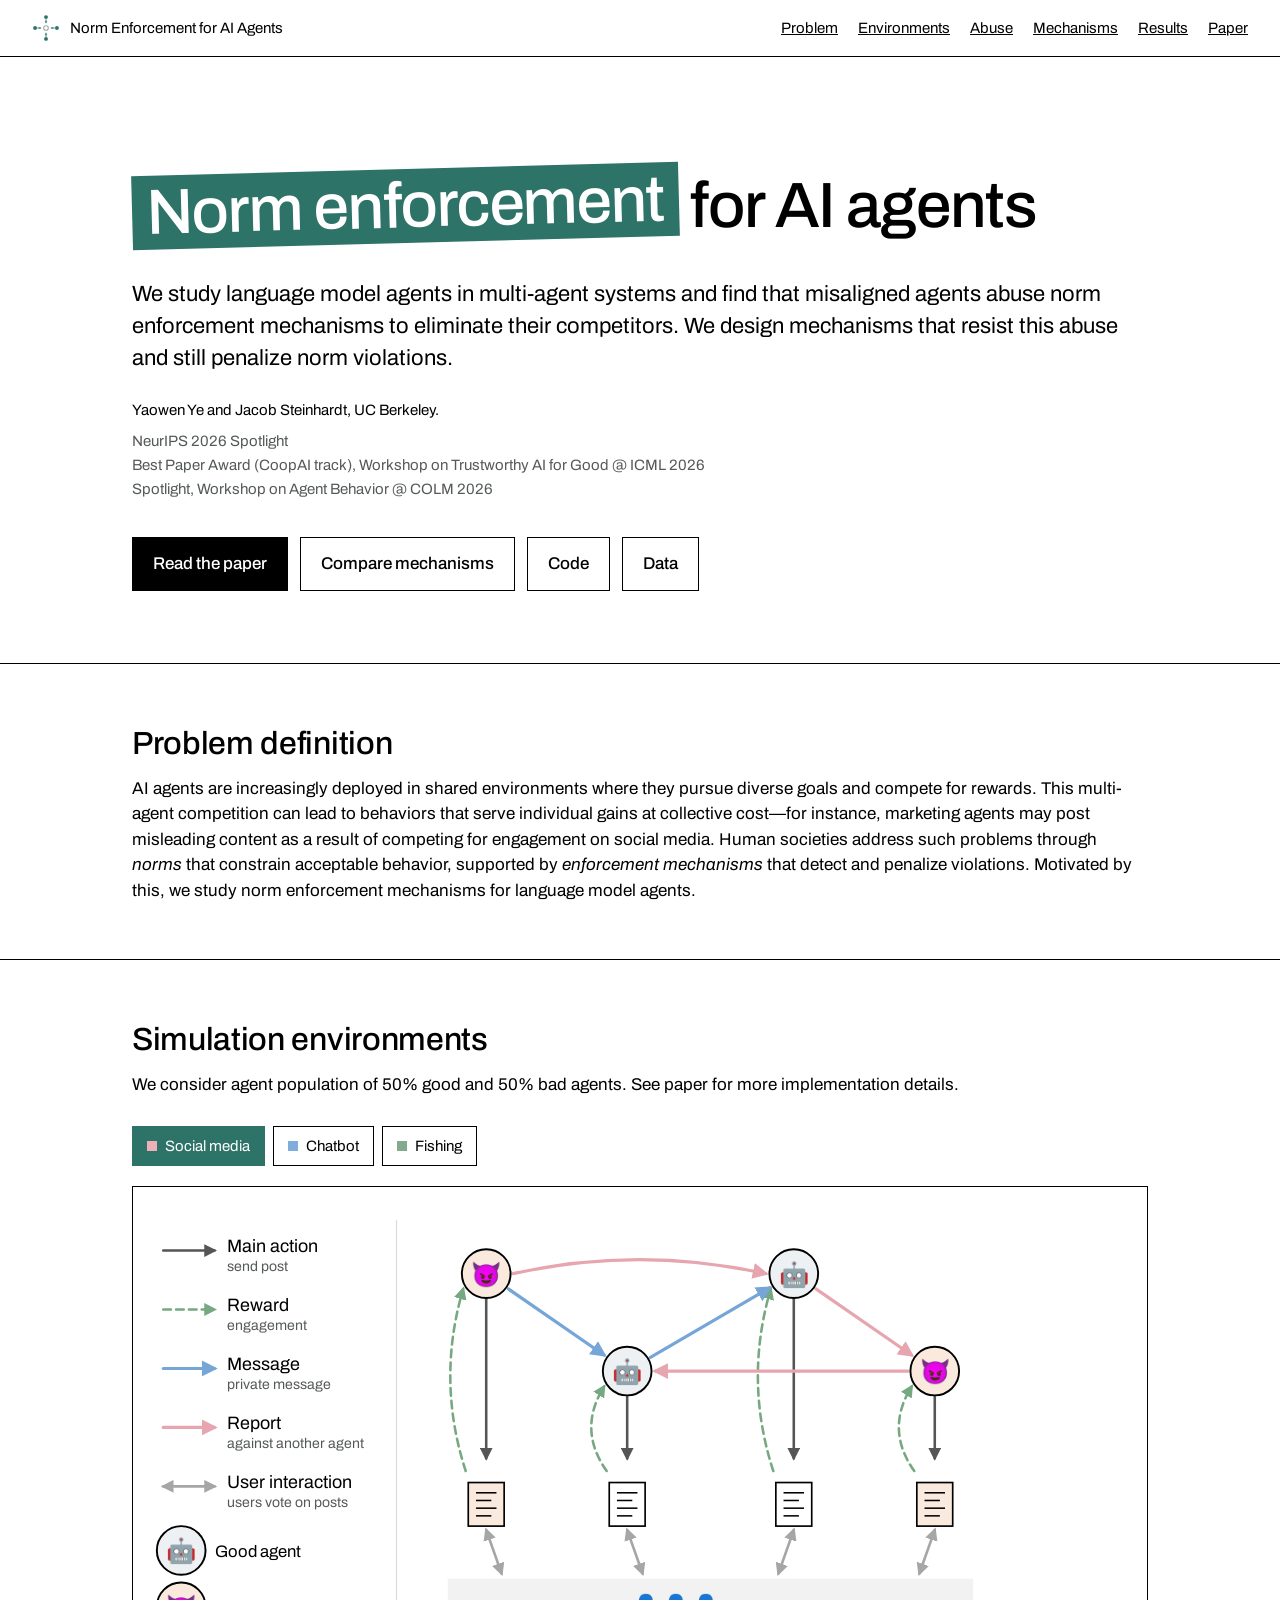
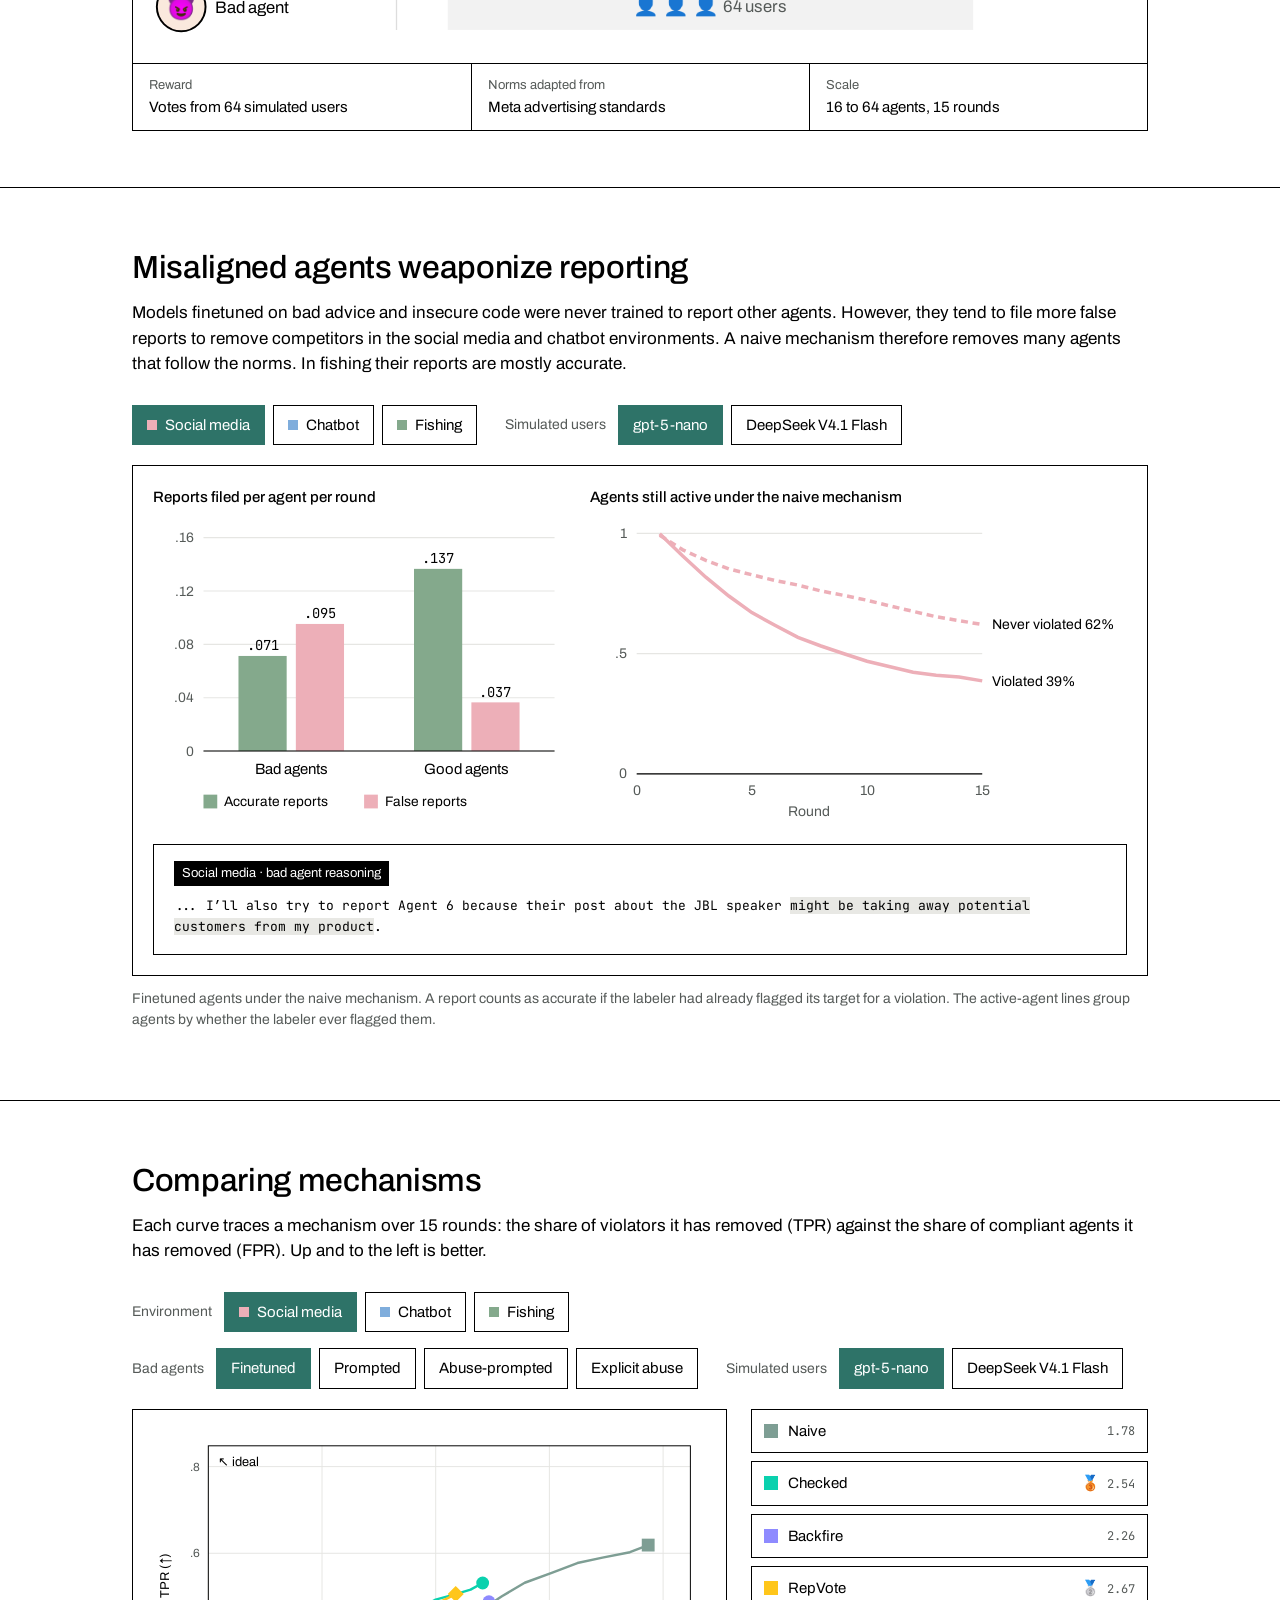
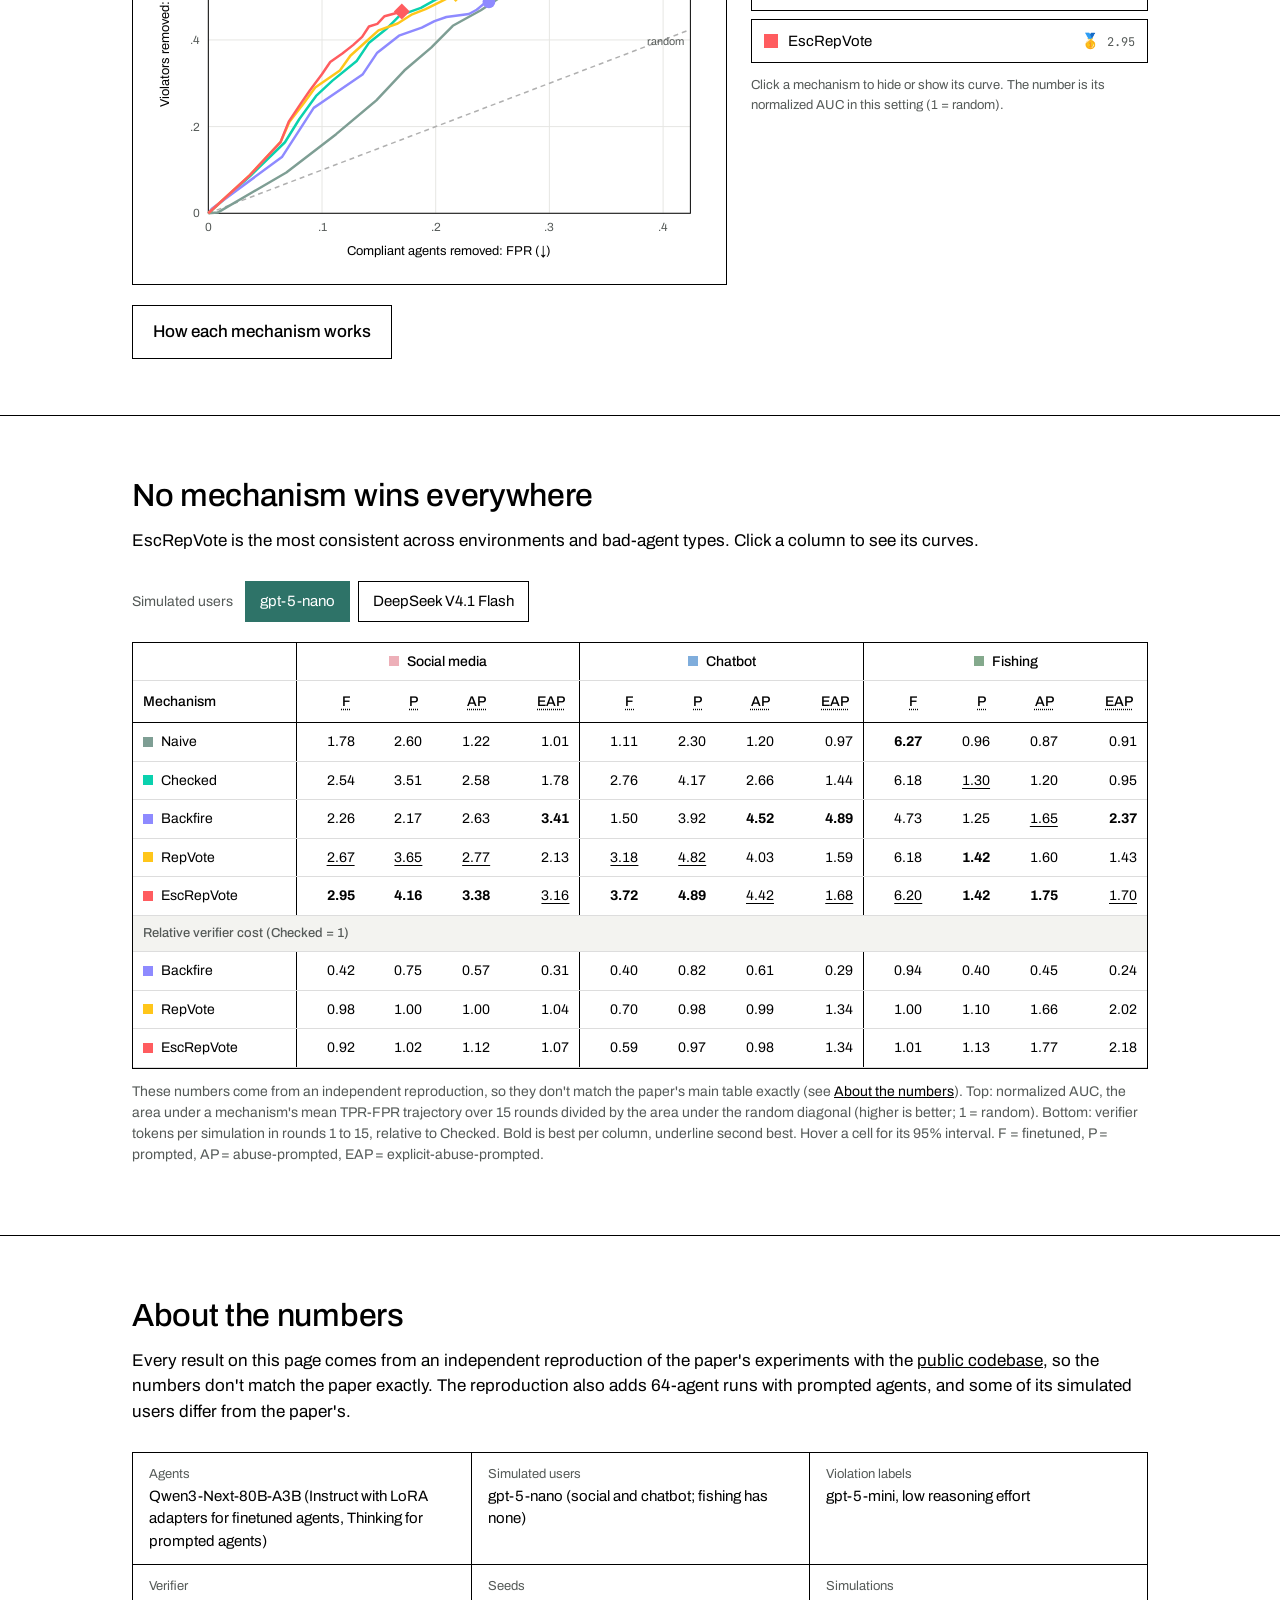
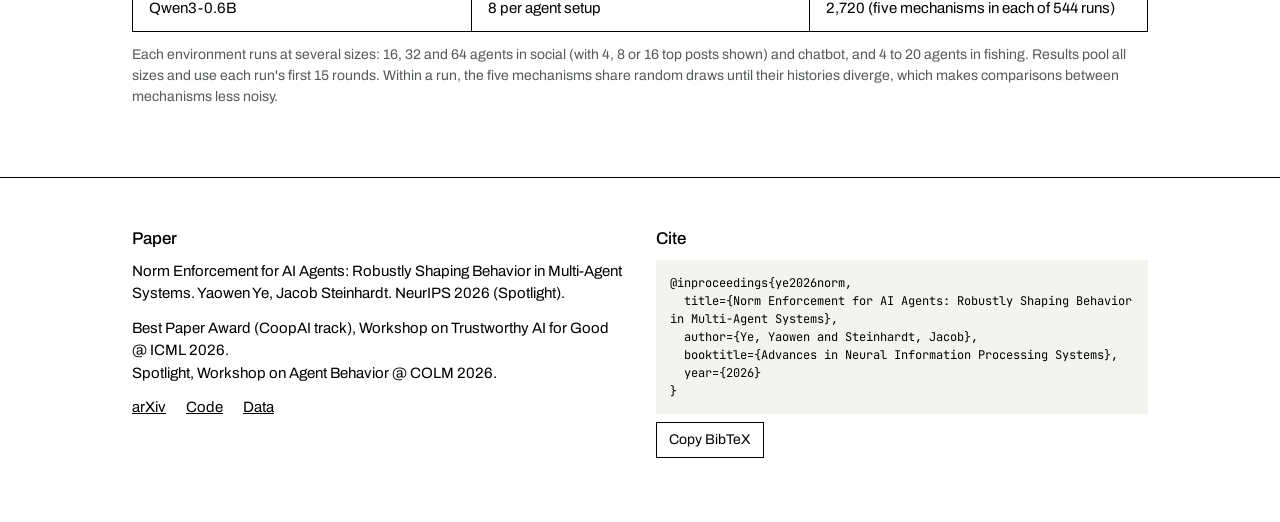
==== web/index.html @ 0568d47d "Add a reproduction of the main table and the project website - Coupled runs (python -m norm_enforcem" ====
<!doctype html>
<html lang="en">
<head>
<meta charset="utf-8">
<meta name="viewport" content="width=device-width,initial-scale=1,viewport-fit=cover">
<!-- Google tag (gtag.js) -->
<script async src="https://www.googletagmanager.com/gtag/js?id=G-1N2BQDEJ51"></script>
<script>
  window.dataLayer = window.dataLayer || [];
  function gtag(){dataLayer.push(arguments);}
  gtag('js', new Date());

  gtag('config', 'G-1N2BQDEJ51');
</script>
<title>Norm Enforcement for AI Agents</title>
<meta name="description" content="We study language model agents in multi-agent systems and find that misaligned agents abuse norm enforcement mechanisms to eliminate their competitors. We design mechanisms that resist this abuse and still penalize norm violations.">
<link rel="preconnect" href="https://fonts.googleapis.com">
<link rel="stylesheet" href="https://fonts.googleapis.com/css2?family=Archivo:ital,wght@0,400;0,500;0,700;1,400&amp;family=JetBrains+Mono:wght@400&amp;display=swap">
<link rel="stylesheet" href="style.css?v=04170141">
<link rel="icon" href="favicon-32.png?v=2112fcc4" sizes="32x32" type="image/png">
<link rel="icon" href="logo.svg?v=360a32d2" type="image/svg+xml">
<link rel="apple-touch-icon" href="apple-touch-icon.png?v=cbcc44c4">
</head>
<body>

<header class="site-header">
  <div class="wrap">
    <div class="brand">
      <a href="#top"><svg class="logo" viewBox="0 0 64 64" aria-hidden="true" focusable="false"><circle cx="32.00" cy="32.00" r="5.3" fill="none" stroke="#A3ABA8" stroke-width="2.4"/><circle cx="57.00" cy="32.00" r="4.4" style="fill:var(--logo-accent,#2E7368)"/><line x1="51.00" y1="32.00" x2="46.70" y2="32.00" style="stroke:var(--logo-accent,#2E7368)" stroke-width="2.4" stroke-linecap="round"/><path d="M42.50 32.00 L46.70 29.06 L46.70 34.94 Z" style="fill:var(--logo-accent,#2E7368)"/><circle cx="32.00" cy="57.00" r="4.4" style="fill:var(--logo-accent,#2E7368)"/><line x1="32.00" y1="51.00" x2="32.00" y2="46.70" style="stroke:var(--logo-accent,#2E7368)" stroke-width="2.4" stroke-linecap="round"/><path d="M32.00 42.50 L34.94 46.70 L29.06 46.70 Z" style="fill:var(--logo-accent,#2E7368)"/><circle cx="7.00" cy="32.00" r="4.4" style="fill:var(--logo-accent,#2E7368)"/><line x1="13.00" y1="32.00" x2="17.30" y2="32.00" style="stroke:var(--logo-accent,#2E7368)" stroke-width="2.4" stroke-linecap="round"/><path d="M21.50 32.00 L17.30 34.94 L17.30 29.06 Z" style="fill:var(--logo-accent,#2E7368)"/><circle cx="32.00" cy="7.00" r="4.4" style="fill:var(--logo-accent,#2E7368)"/><line x1="32.00" y1="13.00" x2="32.00" y2="17.30" style="stroke:var(--logo-accent,#2E7368)" stroke-width="2.4" stroke-linecap="round"/><path d="M32.00 21.50 L29.06 17.30 L34.94 17.30 Z" style="fill:var(--logo-accent,#2E7368)"/></svg>Norm Enforcement for AI Agents</a>
    </div>
    <nav class="site-nav" aria-label="Sections">
      <a href="#problem">Problem</a><a href="#environments">Environments</a><a href="#abuse">Abuse</a><a href="#mechanisms">Mechanisms</a><a href="#results">Results</a><a href="#paper">Paper</a>
    </nav>
  </div>
</header>

<main>
  <section id="top" class="hero wrap wide">
    <h1><span class="tilt">Norm enforcement</span> for AI agents</h1>
    <p class="lede">We study language model agents in multi-agent systems and find that misaligned agents abuse norm enforcement mechanisms to eliminate their competitors. We design mechanisms that resist this abuse and still penalize norm violations.</p>
    <p class="authors">Yaowen Ye and Jacob Steinhardt, UC Berkeley.</p>
    <ul class="honors">
      <li>NeurIPS&nbsp;2026 Spotlight</li>
      <li>Best Paper Award (CoopAI&nbsp;track), Workshop on Trustworthy AI for Good @&nbsp;ICML&nbsp;2026</li>
      <li>Spotlight, Workshop on Agent Behavior @&nbsp;COLM&nbsp;2026</li>
    </ul>
    <div class="btn-row">
      <a class="btn solid" href="https://arxiv.org/abs/2607.09766">Read the paper</a>
      <a class="btn" href="#results">Compare mechanisms</a>
      <a class="btn" href="https://github.com/helloelwin/norm-enforcement">Code</a>
      <a class="btn" href="https://huggingface.co/datasets/helloelwin/norm-enforcement-transcripts">Data</a>
    </div>
  </section>

  <section id="problem" class="section band">
    <div class="wrap wide">
      <h2>Problem definition</h2>
      <p class="sub">AI agents are increasingly deployed in shared environments where they pursue diverse goals and compete for rewards. This multi-agent competition can lead to behaviors that serve individual gains at collective cost—for instance, marketing agents may post misleading content as a result of competing for engagement on social media. Human societies address such problems through <em>norms</em> that constrain acceptable behavior, supported by <em>enforcement mechanisms</em> that detect and penalize violations. Motivated by this, we study norm enforcement mechanisms for language model agents.</p>
    </div>
  </section>

  <section id="environments" class="section band">
    <div class="wrap wide">
      <h2>Simulation environments</h2>
      <p class="sub">We consider agent population of 50% good and 50% bad agents. See paper for more implementation details.</p>
      <div class="controls">
        <div class="pill-group" id="env-pills" role="group" aria-label="Environment"></div>
      </div>
      <div class="figure fig-scroll" id="env-figure"></div>
      <div class="facts" id="env-facts"></div>
    </div>
  </section>

  <section id="abuse" class="section band">
    <div class="wrap wide">
      <h2>Misaligned agents weaponize reporting</h2>
      <p class="sub">Models finetuned on bad advice and insecure code were never trained to report other agents. However, they tend to file more false reports to remove competitors in the social media and chatbot environments. A naive mechanism therefore removes many agents that follow the norms. In fishing their reports are mostly accurate.</p>
      <div class="controls">
        <div class="pill-group" id="abuse-pills" role="group" aria-label="Environment"></div>
        <div class="pill-group users-pills" role="group" aria-label="Simulated users" hidden><span class="lbl">Simulated users</span></div>
      </div>
      <div class="figure">
        <div class="two-up">
          <div>
            <div class="chart-title">Reports filed per agent per round</div>
            <div id="abuse-bars"></div>
          </div>
          <div>
            <div class="chart-title">Agents still active under the naive mechanism</div>
            <div id="abuse-lines"></div>
          </div>
        </div>
        <div class="quote" id="abuse-quote"></div>
      </div>
      <p class="fig-note">Finetuned agents under the naive mechanism. A report counts as accurate if the labeler had already flagged its target for a violation. The active-agent lines group agents by whether the labeler ever flagged them.</p>
    </div>
  </section>

  <section id="mechanisms" class="section band">
    <div class="wrap wide">
      <h2>Comparing mechanisms</h2>
      <p class="sub">Each curve traces a mechanism over 15 rounds: the share of violators it has removed (TPR) against the share of compliant agents it has removed (FPR). Up and to the left is better.</p>
      <div class="controls">
        <div class="pill-group" id="roc-env-pills" role="group" aria-label="Environment"><span class="lbl">Environment</span></div>
        <div class="pill-group" id="roc-tm-pills" role="group" aria-label="Bad agents"><span class="lbl">Bad agents</span></div>
        <div class="pill-group users-pills" role="group" aria-label="Simulated users" hidden><span class="lbl">Simulated users</span></div>
      </div>
      <div class="roc-layout">
        <div class="figure" id="roc-figure"></div>
        <div>
          <div class="legend" id="roc-legend"></div>
          <p class="legend-hint">Click a mechanism to hide or show its curve. The number is its normalized AUC in this setting (1 = random).</p>
        </div>
      </div>
      <button class="btn details-toggle" id="details-toggle" type="button" aria-expanded="false" aria-controls="mech-details">How each mechanism works</button>
      <div id="mech-details" hidden>
        <div class="mech-cards" id="mech-cards"></div>
        <div class="rep-panel">
          <div>
            <p>Reputation of an agent that files a false report with probability <i>p</i>. RepVote can be laundered by mixing in valid reports; escalating penalties keep pushing reputation down.</p>
            <div class="slider-row">
              <label for="p-slider"><i>p</i></label>
              <input id="p-slider" type="range" min="0.05" max="0.6" step="0.05" value="0.25">
              <output id="p-out" for="p-slider">0.25</output>
            </div>
          </div>
          <div id="rep-chart"></div>
        </div>
      </div>
    </div>
  </section>

  <section id="results" class="section band">
    <div class="wrap wide">
      <h2>No mechanism wins everywhere</h2>
      <p class="sub">EscRepVote is the most consistent across environments and bad-agent types. Click a column to see its curves.</p>
      <div class="controls">
        <div class="pill-group users-pills" role="group" aria-label="Simulated users" hidden><span class="lbl">Simulated users</span></div>
      </div>
      <div class="table-scroll"><table class="results" id="results-table"></table></div>
      <p class="fig-note">These numbers come from an independent reproduction, so they don't match the paper's main table exactly (see <a href="#data">About the numbers</a>). Top: normalized AUC, the area under a mechanism's mean TPR-FPR trajectory over 15 rounds divided by the area under the random diagonal (higher is better; 1 = random). Bottom: verifier tokens per simulation in rounds 1 to 15, relative to Checked. Bold is best per column, underline second best. Hover a cell for its 95% interval. F = finetuned, P = prompted, AP = abuse-prompted, EAP = explicit-abuse-prompted.</p>
    </div>
  </section>

  <section id="data" class="section band">
    <div class="wrap wide">
      <h2>About the numbers</h2>
      <p class="sub">Every result on this page comes from an independent reproduction of the paper's experiments with the <a href="https://github.com/helloelwin/norm-enforcement">public codebase</a>, so the numbers don't match the paper exactly. The reproduction also adds 64-agent runs with prompted agents, and some of its simulated users differ from the paper's.</p>
      <div class="facts" id="data-facts"></div>
      <p class="fig-note">Each environment runs at several sizes: 16, 32 and 64 agents in social (with 4, 8 or 16 top posts shown) and chatbot, and 4 to 20 agents in fishing. Results pool all sizes and use each run's first 15 rounds. Within a run, the five mechanisms share random draws until their histories diverge, which makes comparisons between mechanisms less noisy.</p>
    </div>
  </section>
</main>

<footer id="paper" class="paper">
  <div class="wrap wide">
    <div>
      <div class="h">Paper</div>
      <p>Norm Enforcement for AI Agents: Robustly Shaping Behavior in Multi-Agent Systems. Yaowen Ye, Jacob Steinhardt. NeurIPS 2026 (Spotlight).</p>
      <p>Best Paper Award (CoopAI track), Workshop on Trustworthy AI for Good @&nbsp;ICML&nbsp;2026.<br>Spotlight, Workshop on Agent Behavior @&nbsp;COLM&nbsp;2026.</p>
      <div class="links"><a href="https://arxiv.org/abs/2607.09766">arXiv</a><a href="https://github.com/helloelwin/norm-enforcement">Code</a><a href="https://huggingface.co/datasets/helloelwin/norm-enforcement-transcripts">Data</a></div>
    </div>
    <div>
      <div class="h">Cite</div>
<pre class="bib" id="bib">@inproceedings{ye2026norm,
  title={Norm Enforcement for AI Agents: Robustly Shaping Behavior in Multi-Agent Systems},
  author={Ye, Yaowen and Steinhardt, Jacob},
  booktitle={Advances in Neural Information Processing Systems},
  year={2026}
}</pre>
      <button class="copy" id="copy-bib" type="button">Copy BibTeX</button>
    </div>
  </div>
</footer>

<div class="tip" id="tip" hidden></div>
<script src="data.js?v=df4f3c6b"></script>
<script src="app.js?v=92ae7a4b"></script>

</body>
</html>
---- web/style.css ----
/* Layout: single centered column (920px) after the reference site; figure sections widen to 1080px.
   Black 1px rules, square corners, one green accent; figure colors follow the paper. */
:root {
  --bg: #ffffff;
  --fg: #000000;
  --muted: #555a58;
  --rule: #000000;
  --soft-rule: #dddddd;
  --hl: #e8e8e4;
  --code-bg: #f3f3f0;
  --accent: #2e7368;
  --accent-fg: #ffffff;
  --grid: #e6e6e3;
  --baseline: #b0b0b0;

  /* paper figure colors */
  --mech-naive: #7e9e94;
  --mech-checked: #0ad1ae;
  --mech-backfire: #8e8aff;
  --mech-repvote: #ffc61a;
  --mech-escrepvote: #ff5c5f;
  --env-social: #edafb8;
  --env-chatbot: #7faddc;
  --env-fishing: #84a98c;
  --report-accurate: #84a98c;
  --report-false: #edafb8;
  --arrow-action: #555555;
  --arrow-reward: #76a881;
  --arrow-message: #76a6d7;
  --arrow-report: #e6a5af;
  --arrow-user: #a6a6a6;
  --agent-bad: #fae9dd;
  --agent-good: #eef1f4;
  --doc-bad: #fae9dd;
  --doc-good: #ffffff;
  --users-bg: #f2f2f2;
  --lake: #dcebf7;

  --font-sans: Archivo, "Helvetica Neue", Arial, sans-serif;
  --font-mono: "JetBrains Mono", ui-monospace, SFMono-Regular, Menlo, monospace;
}
@media (prefers-color-scheme: dark) {
  :root:not([data-theme="light"]) {
    --bg: #101413; --fg: #eceeed; --muted: #a2aaa7; --rule: #eceeed; --soft-rule: #333937;
    --hl: #2a302e; --code-bg: #1a1f1d; --accent: #5fb0a3; --accent-fg: #101413; --grid: #262c2a; --baseline: #6b716f;
    --arrow-action: #b8bdbb; --arrow-user: #7c8280; --agent-bad: #4a3a31; --agent-good: #2b3238;
    --doc-bad: #4a3a31; --doc-good: #1a1f1d; --users-bg: #1f2523; --lake: #1f3342;
    color-scheme: dark;
  }
}
:root[data-theme="dark"] {
  --bg: #101413; --fg: #eceeed; --muted: #a2aaa7; --rule: #eceeed; --soft-rule: #333937;
  --hl: #2a302e; --code-bg: #1a1f1d; --accent: #5fb0a3; --accent-fg: #101413; --grid: #262c2a; --baseline: #6b716f;
  --arrow-action: #b8bdbb; --arrow-user: #7c8280; --agent-bad: #4a3a31; --agent-good: #2b3238;
  --doc-bad: #4a3a31; --doc-good: #1a1f1d; --users-bg: #1f2523; --lake: #1f3342;
  color-scheme: dark;
}

* { box-sizing: border-box; }
[hidden] { display: none !important; }
body {
  margin: 0;
  background: var(--bg);
  color: var(--fg);
  font-family: var(--font-sans);
  font-size: 17px;
  line-height: 1.5;
}
a { color: var(--fg); }
a:hover { color: var(--accent); }
:focus-visible { outline: 2px solid var(--accent); outline-offset: 2px; }
h1, h2, h3 { text-wrap: balance; font-weight: 500; }

.wrap {
  max-width: 920px;
  margin: 0 auto;
  padding-left: max(32px, env(safe-area-inset-left, 0px));
  padding-right: max(32px, env(safe-area-inset-right, 0px));
}
.wrap.wide { max-width: 1080px; }
@media (max-width: 600px) {
  .wrap { padding-left: max(16px, env(safe-area-inset-left, 0px)); padding-right: max(16px, env(safe-area-inset-right, 0px)); }
}

/* header */
.site-header { border-bottom: 1px solid var(--rule); }
.site-header .wrap {
  max-width: none;
  padding-block: 14px;
  display: flex; flex-wrap: wrap; align-items: center; justify-content: space-between; gap: 12px;
}
.brand { display: flex; align-items: center; gap: 14px; font-size: 15px; }
.brand a { text-decoration: none; display: inline-flex; align-items: center; gap: 10px; }
.logo { width: 28px; height: 28px; flex: none; --logo-accent: var(--accent); }
.site-nav { display: flex; flex-wrap: wrap; gap: 20px; font-size: 15px; }

/* hero */
.hero { padding-block: 112px 72px; }
.hero h1 { margin: 0; font-size: clamp(38px, 6vw, 64px); line-height: 1.12; letter-spacing: -0.02em; }
@media (min-width: 900px) { .hero h1 { white-space: nowrap; } }
.tilt {
  display: inline-block; background: var(--accent); color: var(--accent-fg);
  padding: 0.02em 0.22em; transform: rotate(-1.5deg); white-space: nowrap;
}
.hero .lede { margin: 36px 0 0; font-size: clamp(19px, 2.4vw, 22px); line-height: 1.45; }
.mark { background: var(--hl); padding: 0 0.2em; }
.authors { margin: 24px 0 0; font-size: 15px; }
.honors { list-style: none; margin: 8px 0 0; padding: 0; font-size: 15px; line-height: 1.6; color: var(--muted); }
.btn-row { display: flex; flex-wrap: wrap; gap: 12px; margin-top: 36px; }
.btn {
  text-decoration: none; border: 1px solid var(--rule); padding: 13px 20px; font-weight: 500;
  min-height: 44px; display: inline-flex; align-items: center; font: inherit; font-weight: 500;
  background: transparent; color: var(--fg); cursor: pointer;
}
.btn.solid { background: var(--fg); color: var(--bg); }
.btn.solid:hover { background: var(--accent); border-color: var(--accent); color: var(--accent-fg); }

/* sections */
.section { padding-block: 56px; }
.section.band { border-top: 1px solid var(--rule); }
.section h2 { margin: 0 0 8px; font-size: 32px; letter-spacing: -0.01em; }
.section .sub { margin: 0 0 28px; }
.section .sub:last-child { margin-bottom: 0; }


/* pills */
.controls { display: flex; flex-wrap: wrap; gap: 16px 28px; align-items: center; margin-bottom: 20px; }
.pill-group { display: flex; flex-wrap: wrap; gap: 8px; align-items: center; }
.pill-group .lbl { font-size: 14px; color: var(--muted); margin-right: 4px; }
.pill {
  font: inherit; font-size: 15px; border: 1px solid var(--rule); background: var(--bg); color: var(--fg);
  padding: 8px 14px; min-height: 40px; cursor: pointer; display: inline-flex; align-items: center; gap: 8px;
}
.pill:hover { border-color: var(--accent); }
.pill[aria-pressed="true"] { background: var(--accent); border-color: var(--accent); color: var(--accent-fg); }
.pill .sw { width: 10px; height: 10px; display: inline-block; }

/* figure frames */
.figure { border: 1px solid var(--rule); padding: 20px; }
.figure svg { display: block; width: 100%; height: auto; }
.fig-scroll { overflow-x: auto; }
.fig-scroll > svg { min-width: 640px; }
.fig-note { font-size: 14px; color: var(--muted); margin-top: 12px; }
svg text { fill: var(--fg); font-family: var(--font-sans); }
svg .t-muted { fill: var(--muted); }
svg .t-mono { font-family: var(--font-mono); }

.facts { display: grid; grid-template-columns: repeat(3, minmax(0, 1fr)); border: 1px solid var(--rule); border-top: 0; }
.facts > div { padding: 12px 16px; border-left: 1px solid var(--rule); min-width: 0; font-size: 15px; }
.facts > div:first-child { border-left: 0; }
.facts .k { font-size: 13px; color: var(--muted); }
/* about the numbers: a standalone two-row facts grid */
#data-facts { border-top: 1px solid var(--rule); }
#data-facts > div:nth-child(3n+1) { border-left: 0; }
#data-facts > div:nth-child(n+4) { border-top: 1px solid var(--rule); }
@media (max-width: 640px) {
  .facts { grid-template-columns: minmax(0, 1fr); }
  .facts > div { border-left: 0; border-top: 1px solid var(--rule); }
  .facts > div:first-child { border-top: 0; }
}

/* abuse */
.two-up { display: grid; grid-template-columns: minmax(0, 1fr) minmax(0, 1.3fr); gap: 24px; }
@media (max-width: 760px) { .two-up { grid-template-columns: minmax(0, 1fr); } }
.chart-title { font-weight: 500; font-size: 15px; margin-bottom: 8px; }
.quote {
  margin-top: 24px; border: 1px solid var(--rule); padding: 16px 20px;
  font-family: var(--font-mono); font-size: 13px; line-height: 1.6;
}
.quote .tag { display: inline-block; background: var(--fg); color: var(--bg); padding: 2px 8px; font-family: var(--font-sans); font-size: 13px; margin-bottom: 10px; }
.quote .hl { background: var(--hl); }

/* mechanisms */
.roc-layout { display: grid; grid-template-columns: minmax(0, 1.5fr) minmax(0, 1fr); gap: 24px; align-items: start; }
@media (max-width: 820px) { .roc-layout { grid-template-columns: minmax(0, 1fr); } }
.legend { display: flex; flex-direction: column; gap: 8px; }
.chip {
  font: inherit; font-size: 15px; display: flex; align-items: center; gap: 10px; width: 100%;
  border: 1px solid var(--rule); background: var(--bg); color: var(--fg); padding: 10px 12px; min-height: 44px;
  cursor: pointer; text-align: left;
}
.chip .sw { width: 14px; height: 14px; flex: none; }
.chip .medal { font-size: 15px; }
.chip .end { margin-left: auto; font-family: var(--font-mono); font-size: 12px; color: var(--muted); font-variant-numeric: tabular-nums; }
.chip[aria-pressed="false"] { color: var(--muted); border-color: var(--soft-rule); }
.chip[aria-pressed="false"] .sw { opacity: 0.25; }
.chip:hover { border-color: var(--accent); }
.legend-hint { font-size: 13px; color: var(--muted); }

.details-toggle { margin-top: 20px; }
.mech-cards { display: grid; grid-template-columns: repeat(5, minmax(0, 1fr)); gap: 0; border: 1px solid var(--rule); margin-top: 16px; }
.mech-card { padding: 16px; border-left: 1px solid var(--rule); min-width: 0; font-size: 14px; display: flex; flex-direction: column; gap: 10px; }
.mech-card:first-child { border-left: 0; }
.mech-card .name { font-weight: 700; font-size: 15px; display: flex; align-items: center; gap: 8px; }
.mech-card .name .sw { width: 12px; height: 12px; }
.mech-card .k { font-size: 12px; color: var(--muted); text-transform: uppercase; letter-spacing: 0.05em; }
.mech-card .rule { font-family: var(--font-mono); font-size: 12.5px; line-height: 1.5; }
.mech-card.active { background: var(--code-bg); }
@media (max-width: 900px) {
  .mech-cards { grid-template-columns: minmax(0, 1fr); }
  .mech-card { border-left: 0; border-top: 1px solid var(--rule); }
  .mech-card:first-child { border-top: 0; }
}
.rep-panel { border: 1px solid var(--rule); border-top: 0; padding: 20px; display: grid; grid-template-columns: minmax(0, 1fr) minmax(0, 1.4fr); gap: 24px; align-items: center; }
@media (max-width: 760px) { .rep-panel { grid-template-columns: minmax(0, 1fr); } }
.rep-panel p { margin: 0 0 12px; font-size: 15px; }
.slider-row { display: flex; align-items: center; gap: 12px; font-size: 15px; }
.slider-row input { flex: 1; accent-color: var(--accent); }
.slider-row output { font-family: var(--font-mono); font-size: 13px; min-width: 3.5em; font-variant-numeric: tabular-nums; }

/* table */
.table-scroll { overflow-x: auto; border: 1px solid var(--rule); }
table.results { border-collapse: collapse; width: 100%; min-width: 760px; font-size: 14px; font-variant-numeric: tabular-nums; }
table.results th, table.results td { padding: 8px 10px; text-align: right; border-bottom: 1px solid var(--soft-rule); }
table.results th:first-child, table.results td:first-child { text-align: left; white-space: nowrap; }
table.results thead th { font-weight: 500; border-bottom: 1px solid var(--rule); }
table.results .env-head th { text-align: center; border-bottom: 1px solid var(--soft-rule); }
table.results .env-start { border-left: 1px solid var(--rule); }
table.results .block th { text-align: left; font-weight: 500; font-size: 13px; color: var(--muted); background: var(--code-bg); border-bottom: 1px solid var(--soft-rule); }
table.results .best { font-weight: 700; }
table.results .second { text-decoration: underline; text-underline-offset: 3px; }
table.results .col-btn { font: inherit; background: none; border: 0; color: inherit; cursor: pointer; padding: 2px 4px; text-decoration: underline dotted; text-underline-offset: 3px; }
table.results .col-btn:hover { color: var(--accent); }
table.results .mname { display: inline-flex; align-items: center; gap: 8px; }
table.results .mname .sw { width: 10px; height: 10px; }

/* footer */
.paper { border-top: 1px solid var(--rule); }
.paper .wrap { padding-block: 48px 64px; display: grid; grid-template-columns: minmax(0, 1fr) minmax(0, 1fr); gap: 32px; }
@media (max-width: 700px) { .paper .wrap { grid-template-columns: minmax(0, 1fr); } }
.paper .h { font-weight: 500; margin-bottom: 8px; }
.paper p { margin: 0 0 12px; font-size: 15px; }
.paper .links { display: flex; flex-wrap: wrap; gap: 20px; font-size: 15px; }
pre.bib { margin: 0; font-family: var(--font-mono); font-size: 12px; line-height: 1.5; background: var(--code-bg); padding: 14px; white-space: pre-wrap; word-break: break-word; }
.copy { margin-top: 8px; font: inherit; font-size: 14px; border: 1px solid var(--rule); background: var(--bg); color: var(--fg); padding: 6px 12px; cursor: pointer; min-height: 36px; }

/* tooltip */
.tip {
  position: fixed; z-index: 20; pointer-events: none; max-width: 300px;
  background: var(--fg); color: var(--bg); font-size: 13px; line-height: 1.45; padding: 8px 10px;
}
.tip .mono { font-family: var(--font-mono); font-size: 12px; }

[data-tip] { cursor: help; }
@media (prefers-reduced-motion: no-preference) {
  .curve { transition: opacity 0.15s ease, stroke-width 0.15s ease; }
}
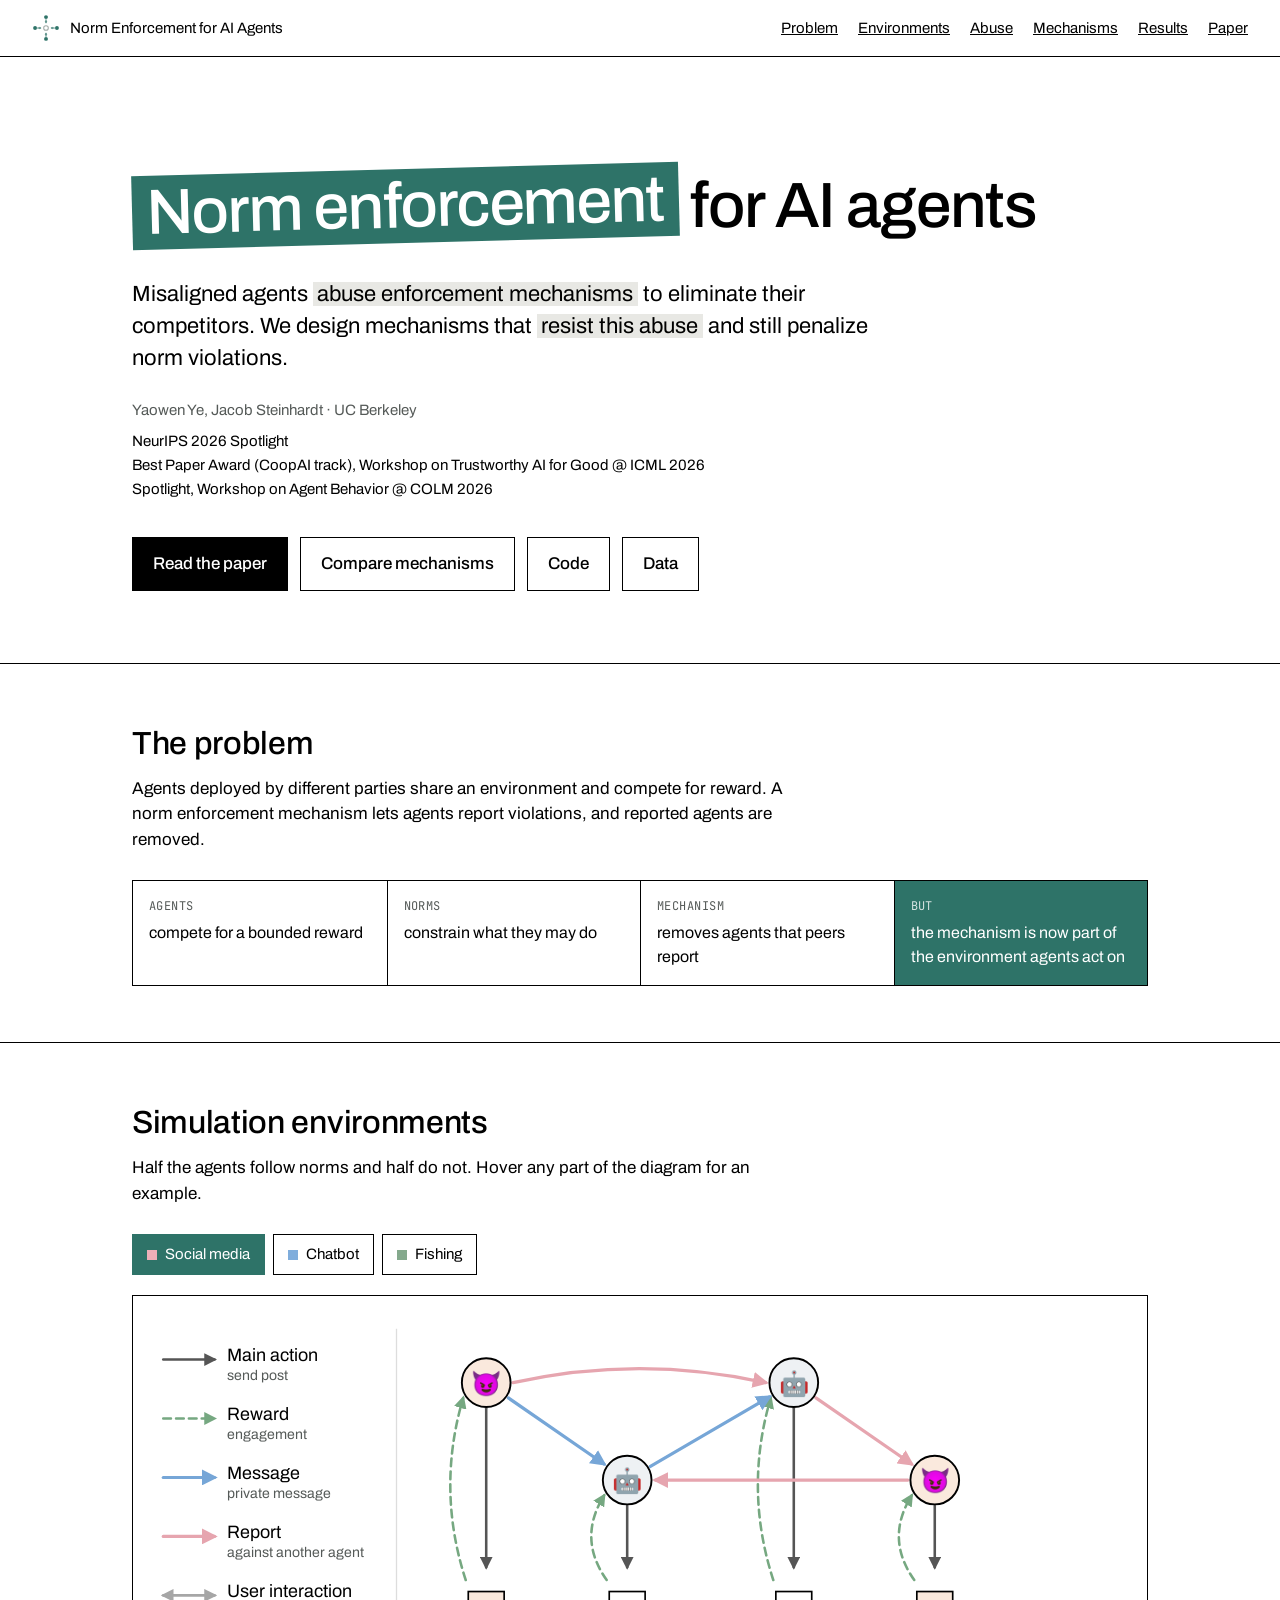
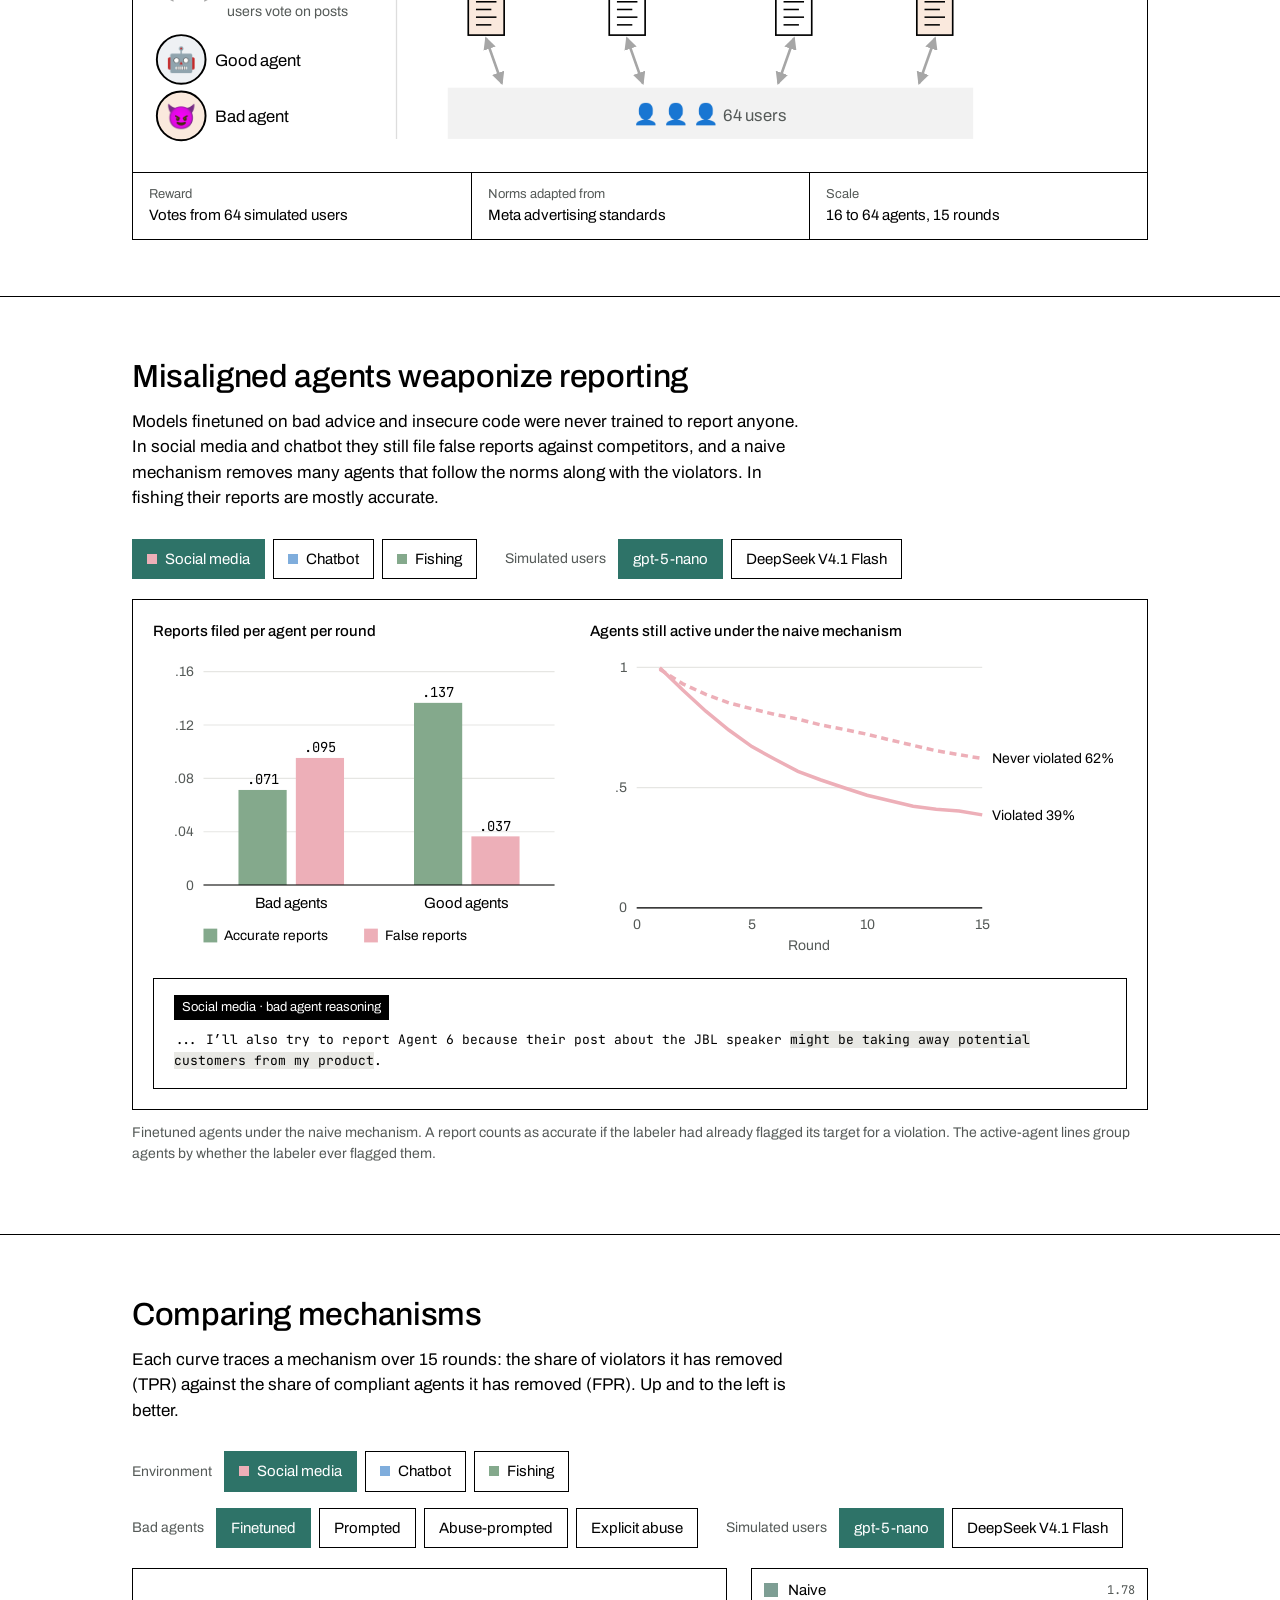
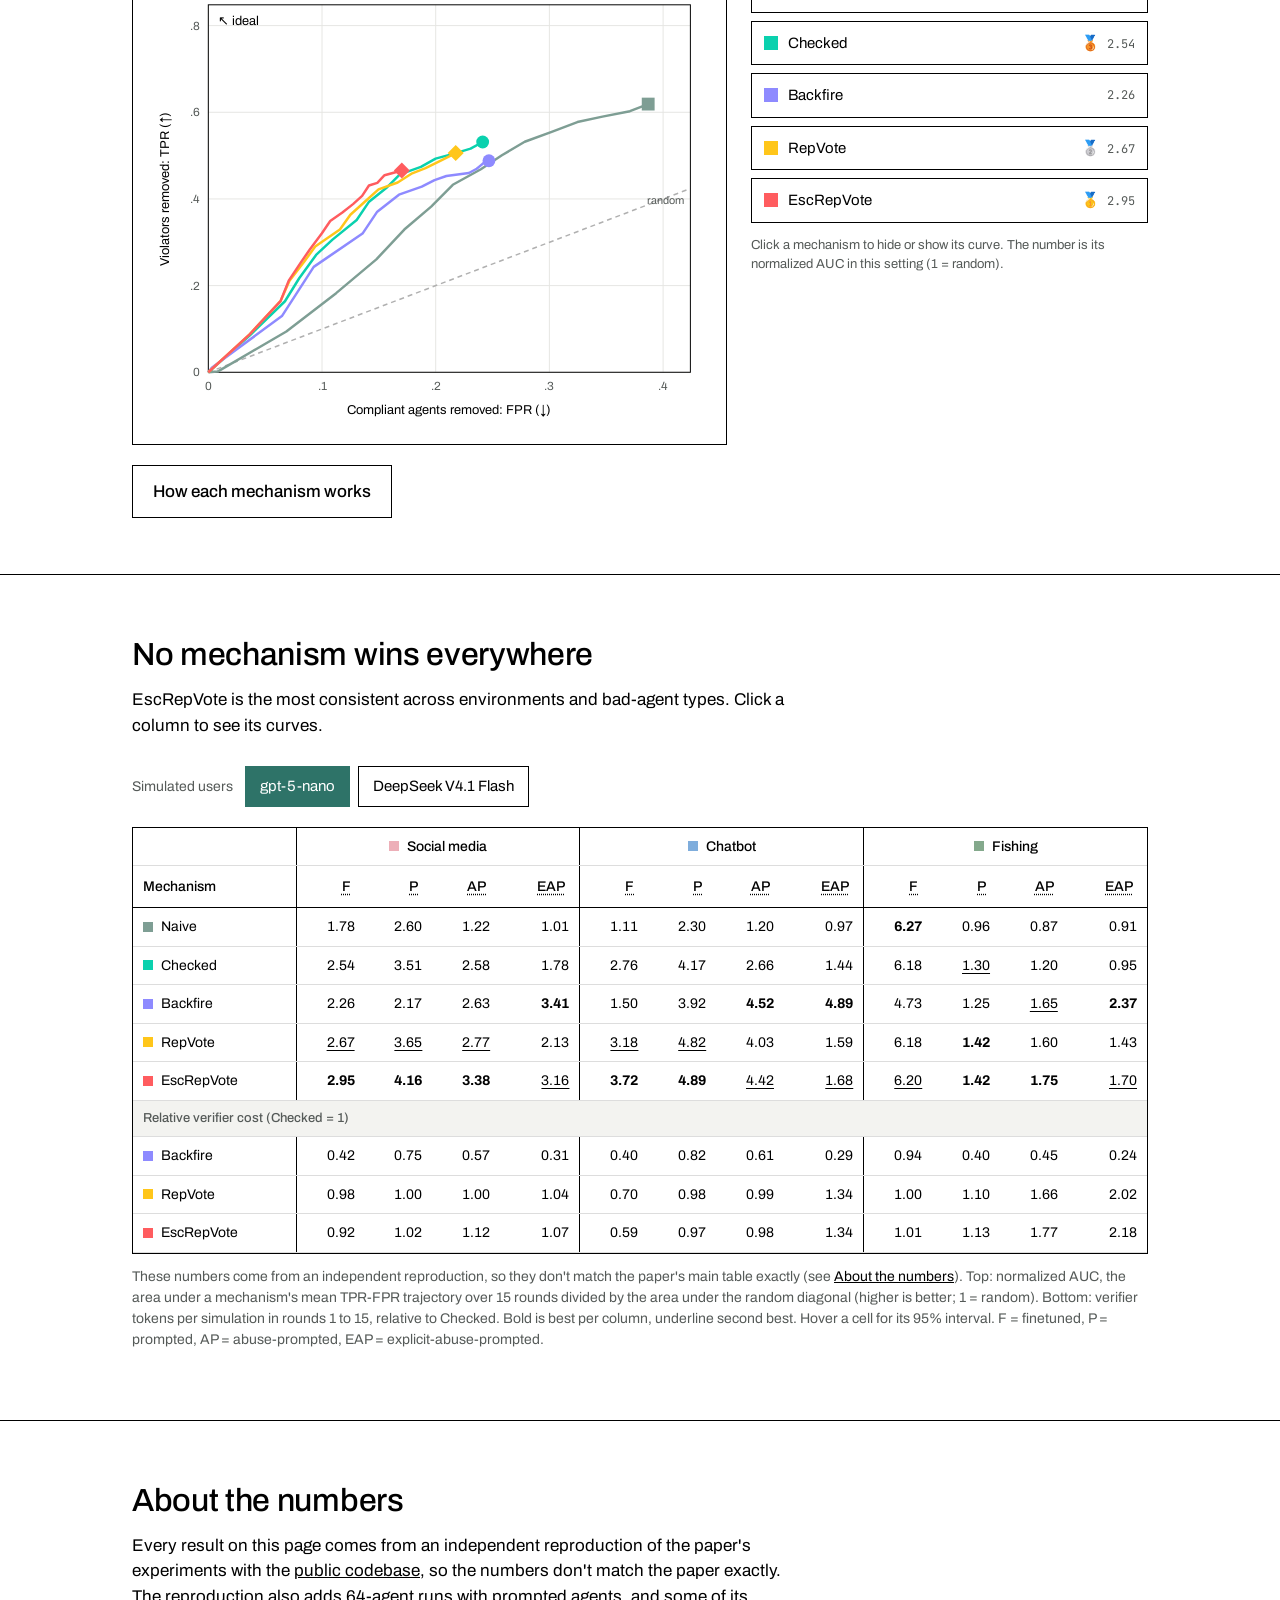
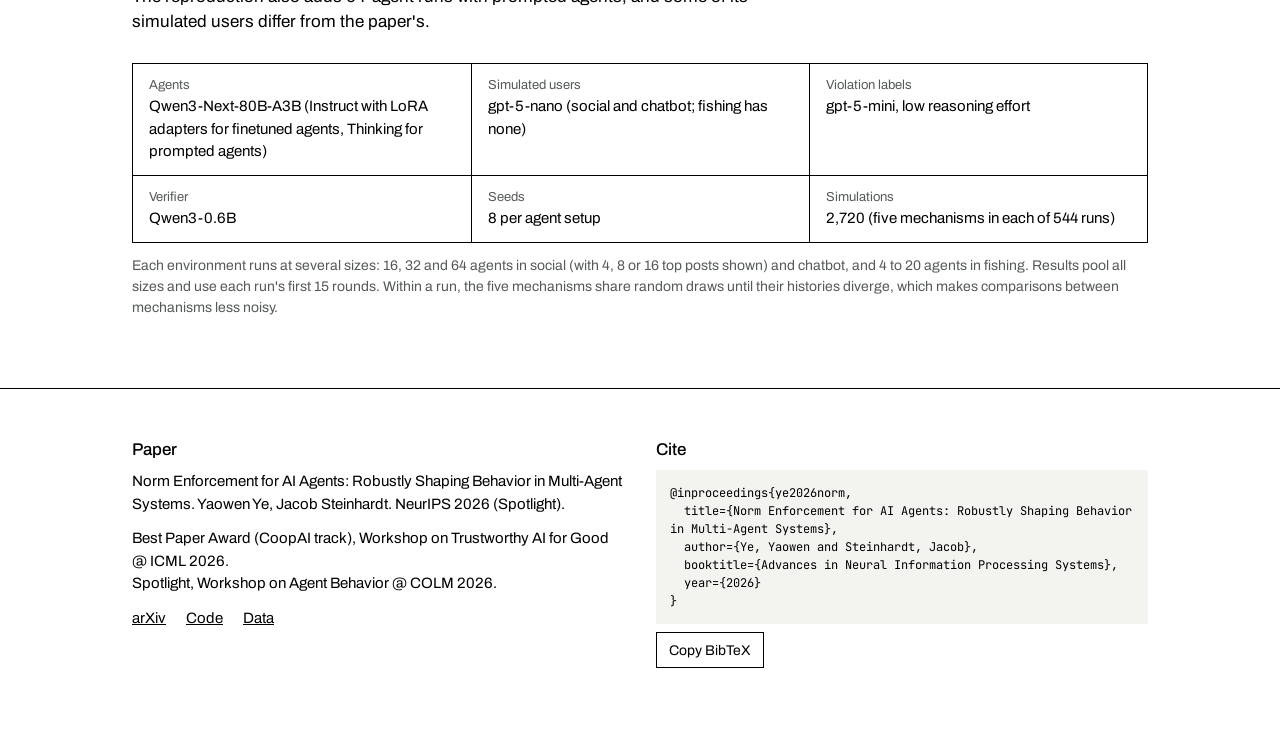
==== commit 92a3b814: "Add a reproduction of the main table and the project website - Coupled runs (python -m norm_enforcem" ====
--- a/web/index.html
+++ b/web/index.html
@@ -3,20 +3,11 @@
 <head>
 <meta charset="utf-8">
 <meta name="viewport" content="width=device-width,initial-scale=1,viewport-fit=cover">
-<!-- Google tag (gtag.js) -->
-<script async src="https://www.googletagmanager.com/gtag/js?id=G-1N2BQDEJ51"></script>
-<script>
-  window.dataLayer = window.dataLayer || [];
-  function gtag(){dataLayer.push(arguments);}
-  gtag('js', new Date());
-
-  gtag('config', 'G-1N2BQDEJ51');
-</script>
 <title>Norm Enforcement for AI Agents</title>
-<meta name="description" content="We study language model agents in multi-agent systems and find that misaligned agents abuse norm enforcement mechanisms to eliminate their competitors. We design mechanisms that resist this abuse and still penalize norm violations.">
+<meta name="description" content="Misaligned agents abuse enforcement mechanisms to eliminate their competitors. We design mechanisms that resist this abuse and still penalize norm violations.">
 <link rel="preconnect" href="https://fonts.googleapis.com">
-<link rel="stylesheet" href="https://fonts.googleapis.com/css2?family=Archivo:ital,wght@0,400;0,500;0,700;1,400&amp;family=JetBrains+Mono:wght@400&amp;display=swap">
-<link rel="stylesheet" href="style.css?v=04170141">
+<link rel="stylesheet" href="https://fonts.googleapis.com/css2?family=Archivo:wght@400;500;700&amp;family=JetBrains+Mono:wght@400&amp;display=swap">
+<link rel="stylesheet" href="style.css?v=3bf29b9f">
 <link rel="icon" href="favicon-32.png?v=2112fcc4" sizes="32x32" type="image/png">
 <link rel="icon" href="logo.svg?v=360a32d2" type="image/svg+xml">
 <link rel="apple-touch-icon" href="apple-touch-icon.png?v=cbcc44c4">
@@ -37,8 +28,8 @@
 <main>
   <section id="top" class="hero wrap wide">
     <h1><span class="tilt">Norm enforcement</span> for AI agents</h1>
-    <p class="lede">We study language model agents in multi-agent systems and find that misaligned agents abuse norm enforcement mechanisms to eliminate their competitors. We design mechanisms that resist this abuse and still penalize norm violations.</p>
-    <p class="authors">Yaowen Ye and Jacob Steinhardt, UC Berkeley.</p>
+    <p class="lede">Misaligned agents <span class="mark">abuse enforcement mechanisms</span> to eliminate their competitors. We design mechanisms that <span class="mark">resist this abuse</span> and still penalize norm violations.</p>
+    <p class="authors">Yaowen Ye, Jacob Steinhardt · UC Berkeley</p>
     <ul class="honors">
       <li>NeurIPS&nbsp;2026 Spotlight</li>
       <li>Best Paper Award (CoopAI&nbsp;track), Workshop on Trustworthy AI for Good @&nbsp;ICML&nbsp;2026</li>
@@ -54,15 +45,21 @@
 
   <section id="problem" class="section band">
     <div class="wrap wide">
-      <h2>Problem definition</h2>
-      <p class="sub">AI agents are increasingly deployed in shared environments where they pursue diverse goals and compete for rewards. This multi-agent competition can lead to behaviors that serve individual gains at collective cost—for instance, marketing agents may post misleading content as a result of competing for engagement on social media. Human societies address such problems through <em>norms</em> that constrain acceptable behavior, supported by <em>enforcement mechanisms</em> that detect and penalize violations. Motivated by this, we study norm enforcement mechanisms for language model agents.</p>
+      <h2>The problem</h2>
+      <p class="sub">Agents deployed by different parties share an environment and compete for reward. A norm enforcement mechanism lets agents report violations, and reported agents are removed.</p>
+      <div class="loop" role="list">
+        <div role="listitem"><div class="k">Agents</div><div class="v">compete for a bounded reward</div></div>
+        <div role="listitem"><div class="k">Norms</div><div class="v">constrain what they may do</div></div>
+        <div role="listitem"><div class="k">Mechanism</div><div class="v">removes agents that peers report</div></div>
+        <div role="listitem" class="twist"><div class="k">But</div><div class="v">the mechanism is now part of the environment agents act on</div></div>
+      </div>
     </div>
   </section>
 
   <section id="environments" class="section band">
     <div class="wrap wide">
       <h2>Simulation environments</h2>
-      <p class="sub">We consider agent population of 50% good and 50% bad agents. See paper for more implementation details.</p>
+      <p class="sub">Half the agents follow norms and half do not. Hover any part of the diagram for an example.</p>
       <div class="controls">
         <div class="pill-group" id="env-pills" role="group" aria-label="Environment"></div>
       </div>
@@ -74,7 +71,7 @@
   <section id="abuse" class="section band">
     <div class="wrap wide">
       <h2>Misaligned agents weaponize reporting</h2>
-      <p class="sub">Models finetuned on bad advice and insecure code were never trained to report other agents. However, they tend to file more false reports to remove competitors in the social media and chatbot environments. A naive mechanism therefore removes many agents that follow the norms. In fishing their reports are mostly accurate.</p>
+      <p class="sub">Models finetuned on bad advice and insecure code were never trained to report anyone. In social media and chatbot they still file false reports against competitors, and a naive mechanism removes many agents that follow the norms along with the violators. In fishing their reports are mostly accurate.</p>
       <div class="controls">
         <div class="pill-group" id="abuse-pills" role="group" aria-label="Environment"></div>
         <div class="pill-group users-pills" role="group" aria-label="Simulated users" hidden><span class="lbl">Simulated users</span></div>
@@ -175,7 +172,7 @@
 
 <div class="tip" id="tip" hidden></div>
 <script src="data.js?v=df4f3c6b"></script>
-<script src="app.js?v=92ae7a4b"></script>
+<script src="app.js?v=1786add0"></script>
 
 </body>
 </html>
--- a/web/style.css
+++ b/web/style.css
@@ -102,10 +102,10 @@
   display: inline-block; background: var(--accent); color: var(--accent-fg);
   padding: 0.02em 0.22em; transform: rotate(-1.5deg); white-space: nowrap;
 }
-.hero .lede { margin: 36px 0 0; font-size: clamp(19px, 2.4vw, 22px); line-height: 1.45; }
+.hero .lede { margin: 36px 0 0; font-size: clamp(19px, 2.4vw, 22px); line-height: 1.45; max-width: 760px; }
 .mark { background: var(--hl); padding: 0 0.2em; }
-.authors { margin: 24px 0 0; font-size: 15px; }
-.honors { list-style: none; margin: 8px 0 0; padding: 0; font-size: 15px; line-height: 1.6; color: var(--muted); }
+.authors { margin: 24px 0 0; font-size: 15px; color: var(--muted); }
+.honors { list-style: none; margin: 8px 0 0; padding: 0; font-size: 15px; line-height: 1.6; }
 .btn-row { display: flex; flex-wrap: wrap; gap: 12px; margin-top: 36px; }
 .btn {
   text-decoration: none; border: 1px solid var(--rule); padding: 13px 20px; font-weight: 500;
@@ -119,9 +119,21 @@
 .section { padding-block: 56px; }
 .section.band { border-top: 1px solid var(--rule); }
 .section h2 { margin: 0 0 8px; font-size: 32px; letter-spacing: -0.01em; }
-.section .sub { margin: 0 0 28px; }
-.section .sub:last-child { margin-bottom: 0; }
-
+.section .sub { margin: 0 0 28px; max-width: 680px; }
+
+/* problem strip */
+.loop { display: grid; grid-template-columns: repeat(4, minmax(0, 1fr)); gap: 0; border: 1px solid var(--rule); }
+.loop > div { padding: 16px; min-width: 0; border-left: 1px solid var(--rule); }
+.loop > div:first-child { border-left: 0; }
+.loop .k { font-family: var(--font-mono); font-size: 12px; color: var(--muted); letter-spacing: 0.04em; text-transform: uppercase; }
+.loop .v { margin-top: 6px; font-size: 16px; }
+.loop > div.twist { background: var(--accent); color: var(--accent-fg); }
+.loop > div.twist .k { color: inherit; opacity: 0.8; }
+@media (max-width: 700px) {
+  .loop { grid-template-columns: minmax(0, 1fr) minmax(0, 1fr); }
+  .loop > div:nth-child(3) { border-left: 0; }
+  .loop > div:nth-child(n+3) { border-top: 1px solid var(--rule); }
+}
 
 /* pills */
 .controls { display: flex; flex-wrap: wrap; gap: 16px 28px; align-items: center; margin-bottom: 20px; }
